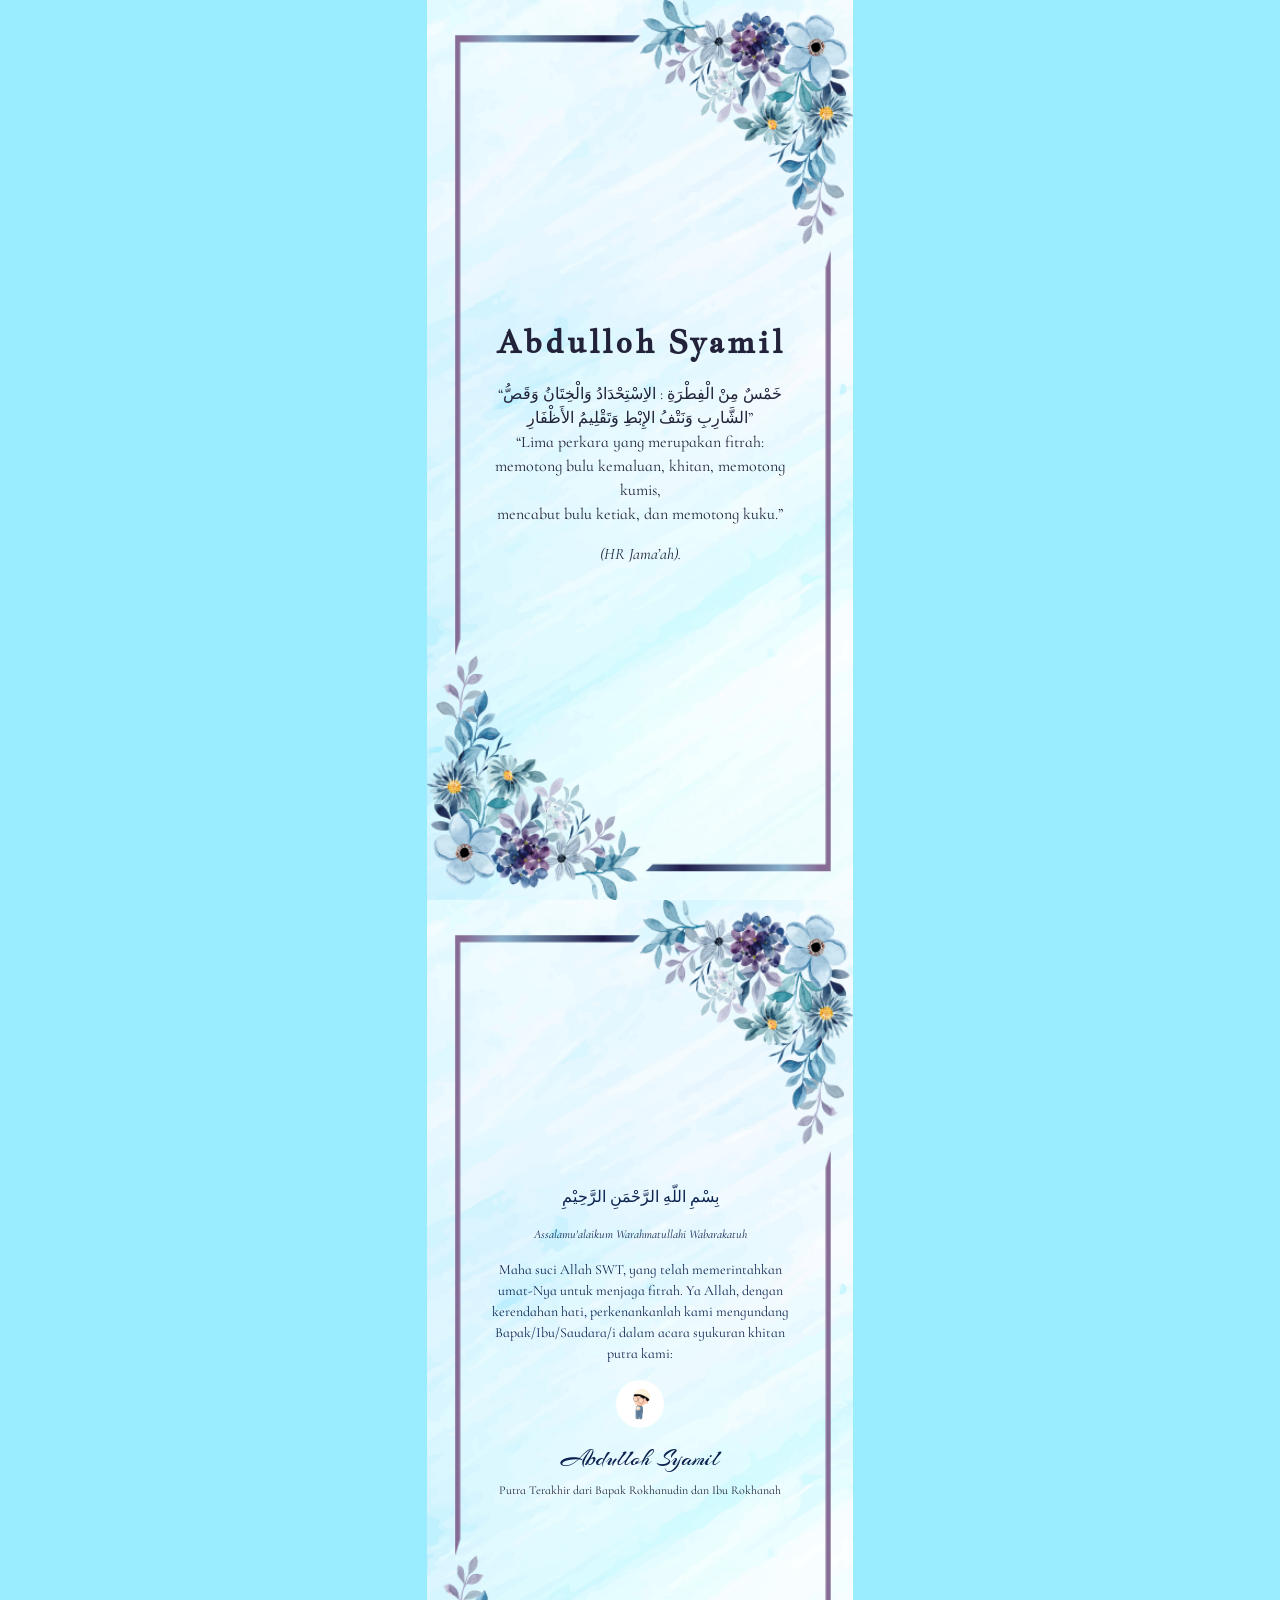
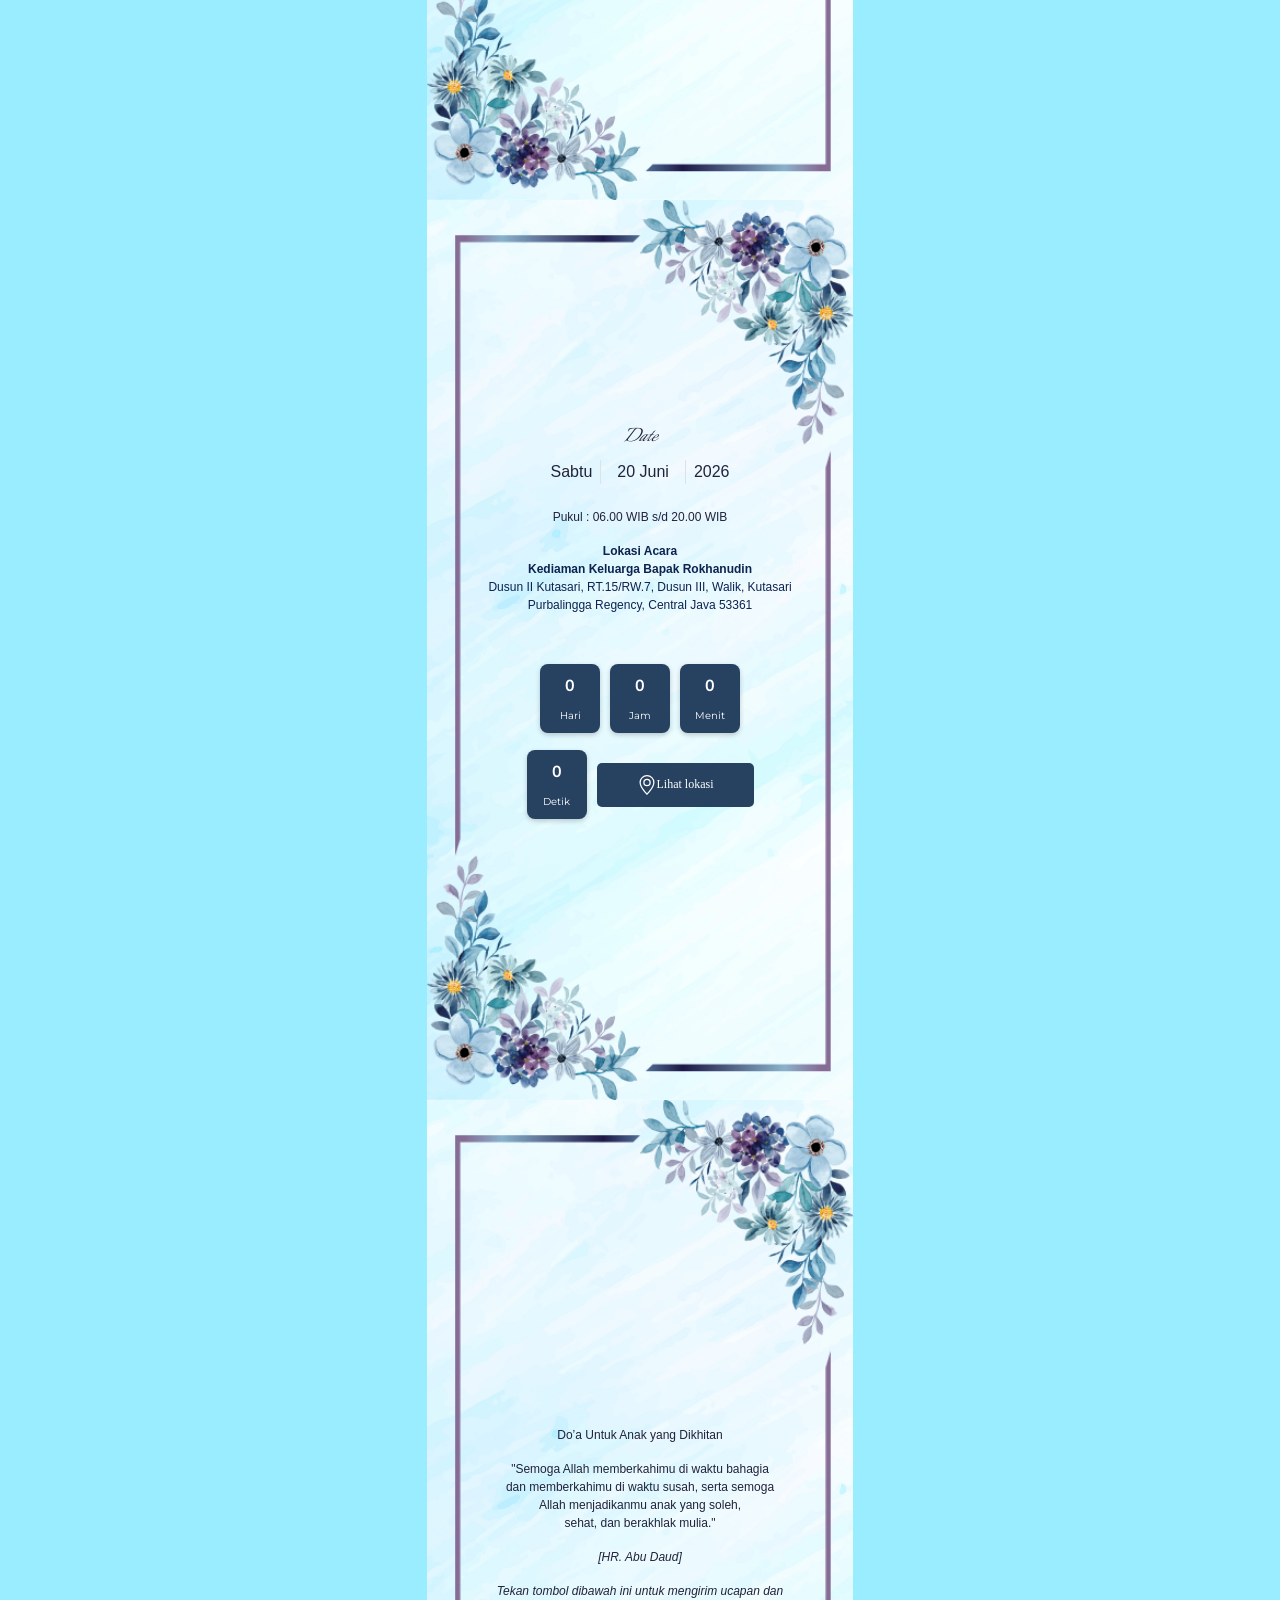
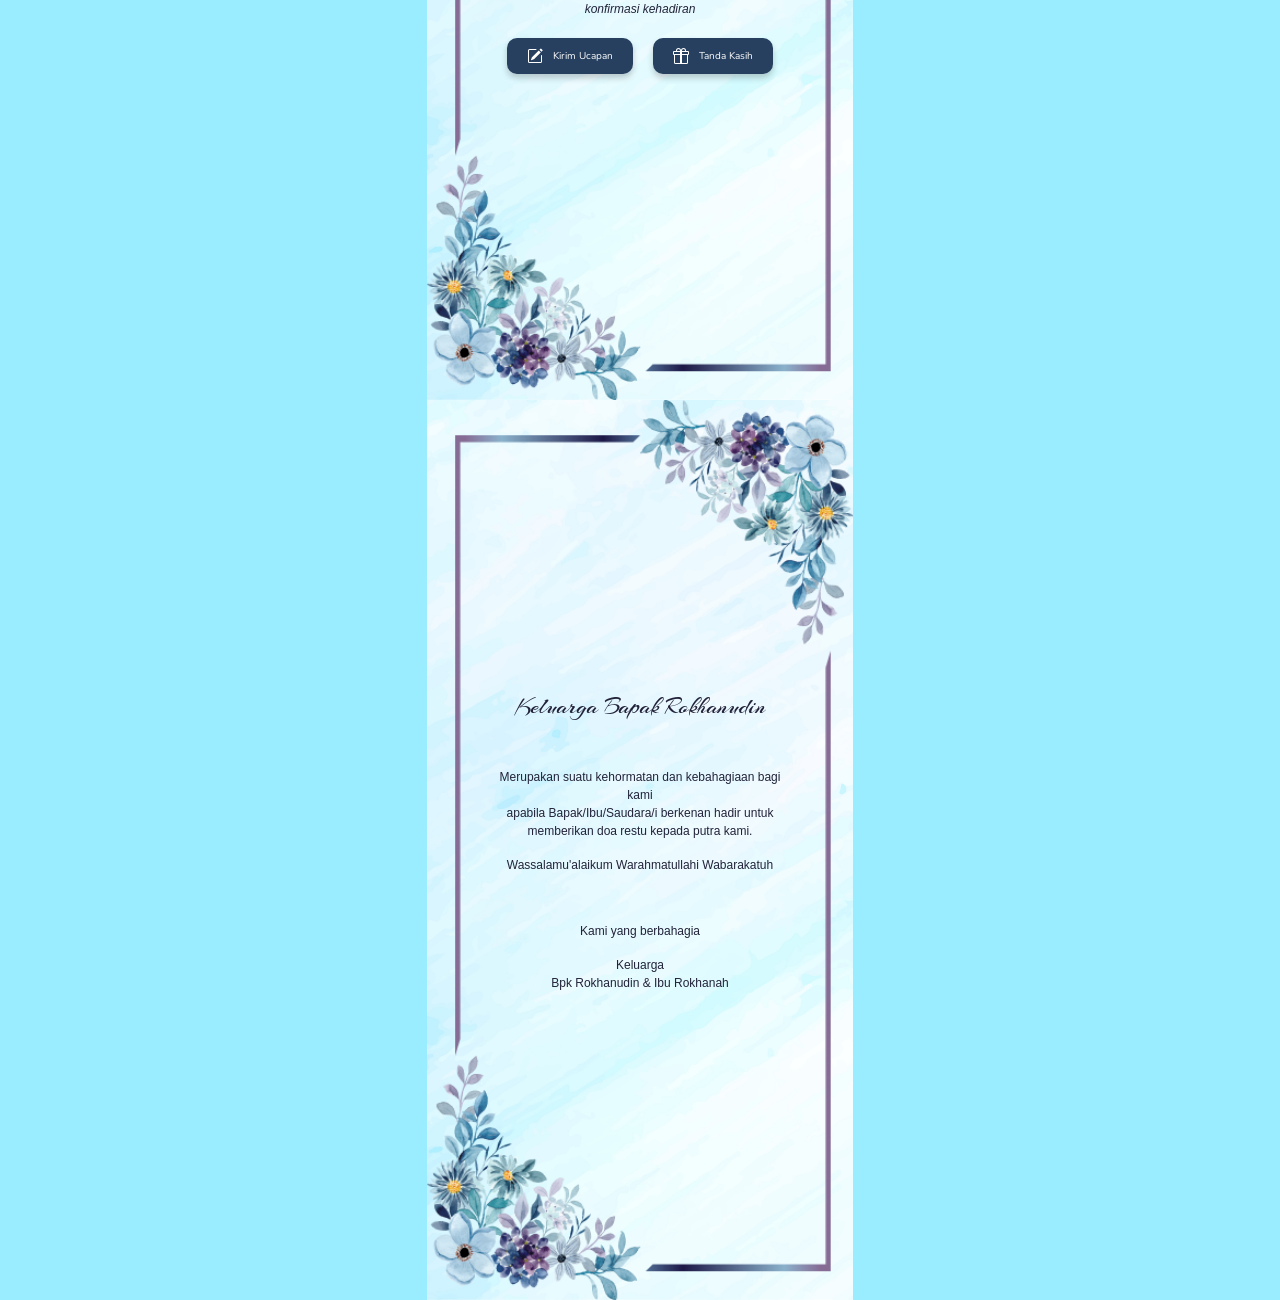
==== content/index.html @ f539ddc9 "Add files via upload" ====
<!doctype html>
<html lang="en">

<head>
    <meta charset="utf-8">
    <meta name="viewport" content="width=device-width, initial-scale=1">
    <title>Syukuran Khitan</title>
    <link href="https://cdn.jsdelivr.net/npm/bootstrap@5.3.3/dist/css/bootstrap.min.css" rel="stylesheet"
        integrity="sha384-QWTKZyjpPEjISv5WaRU9OFeRpok6YctnYmDr5pNlyT2bRjXh0JMhjY6hW+ALEwIH" crossorigin="anonymous">

    <link rel="stylesheet" href="../asset/main.css">

    <script src="https://kit.fontawesome.com/0a267e6f70.js" crossorigin="anonymous"></script>

    <link rel="stylesheet" href="https://unpkg.com/aos@next/dist/aos.css" />
</head>

<body>

    <audio hidden autoplay loop>
        <source src="../asset/nasheed.mp3" type="audio/mp3">
    </audio>

    <div class="row col-12 col-sm-12 col-md-12 col-lg-4 col-xl-4 mx-auto"
        style="background-image: url('../asset/background.jpg'); background-position: center; background-size: cover;">
        <div class="cover align-items-center justify-content-center d-flex flex-column">
            <img src="../asset/Group17.png" class="item-image-1" alt="">

            <div class="pembuka-content text-center p-5" data-aos="zoom-in-up" data-aos-duration="3000">
                <div class="custom-text mb-3" style="font-size: 2rem; font-weight: bold; letter-spacing: 3px;">
    Abdulloh Syamil
</div>

                <div class="antara">
                    <p>“خَمْسٌ مِنْ الْفِطْرَةِ : الاِسْتِحْدَادُ وَالْخِتَانُ وَقَصُّ الشَّارِبِ وَنَتْفُ الإِبْطِ وَتَقْلِيمُ الأَظْفَارِ” <br>
                        “Lima perkara yang merupakan fitrah: <br>
                        memotong bulu kemaluan, khitan, memotong kumis, <br>
                        mencabut bulu ketiak, dan memotong kuku.” <br>
                    <p><i>(HR Jama’ah).</i></p>
                </div>
            </div>
        </div>
    </div>

    <div class="row col-12 col-sm-12 col-md-12 col-lg-4 col-xl-4 mx-auto"
        style="background-image: url('../asset/background.jpg'); background-position: center; background-size: cover;">
        <div class="cover align-items-center justify-content-center d-flex flex-column">
            <img src="../asset/Group17.png" class="item-image-1" alt="">

            <div class="mempelai-content text-center p-5" data-aos="zoom-in-up" data-aos-duration="3000">
                <p class="arab">بِسْمِ اللّهِ الرَّحْمَنِ الرَّحِيْمِ</p>
                <p class="salam"><i>Assalamu'alaikum Warahmatullahi Wabarakatuh</i></p>

                <!-- TEKS DIUBAH KE LOGICA KHITAN -->
                <p class="maha">Maha suci Allah SWT, yang telah memerintahkan <br>
                    umat-Nya untuk menjaga fitrah. Ya Allah, dengan <br>
                    kerendahan hati, perkenankanlah kami mengundang <br>
                    Bapak/Ibu/Saudara/i dalam acara syukuran khitan putra kami:</p>

                <div class="d-flex justify-content-center mb-3">
                    <img src="../asset/syamil.png" class="rounded-circle px-3" width="80px"
                        alt="">
                </div>

                <div class="nama-mempelai">
                    <h3>Abdulloh Syamil</h3>
                    <p>Putra Terakhir dari Bapak Rokhanudin dan Ibu Rokhanah </p>
                </div>
                </div>
        </div>
    </div>

    <div class="row col-12 col-sm-12 col-md-12 col-lg-4 col-xl-4 mx-auto"
        style="background-image: url('../asset/background.jpg'); background-position: center; background-size: cover;">
        <div class="cover align-items-center justify-content-center d-flex flex-column">
            <img src="../asset/Group17.png" class="item-image-1" alt="">

            <div class="acara-content text-center p-5" data-aos="zoom-in-up" data-aos-duration="2000">
                <h1><i>Date</i></h1>

                <div class="taggal-pernikahan d-flex gap-3 justify-content-center mt-2 mb-4">
                    <span class="border-end px-2">Sabtu</span>
                    <span>20 Juni</span>
                    <span class="border-start px-2">2026</span>
                </div>

                <p>Pukul : 06.00 WIB s/d 20.00 WIB</p>

                <!-- TEKS LOKASI DIUBAH KE KELUARGA ANAK -->
                <p style="color: #0C234F;"><b>Lokasi Acara <br>
                        Kediaman Keluarga Bapak Rokhanudin</b> <br>
                    Dusun II Kutasari, RT.15/RW.7, Dusun III, Walik, Kutasari <br>
                     Purbalingga Regency, Central Java 53361</p>

                <div class="countdown" data-aos="fade-up" data-aos-duration="3000">
                    <div class="countdown-box">
                        <div class="number" id="days">0</div>
                        <div class="label">Hari</div>
                    </div>
                    <div class="countdown-box">
                        <div class="number" id="hours">0</div>
                        <div class="label">Jam</div>
                    </div>
                    <div class="countdown-box">
                        <div class="number" id="minutes">0</div>
                        <div class="label">Menit</div>
                    </div>
                    <div class="countdown-box">
                        <div class="number" id="seconds">0</div>
                        <div class="label">Detik</div>
                    </div>

                    <!-- Maps Link Button -->
                    <a href="https://www.google.com/maps/place/Halal+Mart+Asma+Kutasari/@-7.3564897,109.3260163,19z/data=!4m22!1m15!4m14!1m6!1m2!1s0x2e6559236a5e537f:0x121e4af4655e0191!2sRumah+Qur'an+Daarul+Mughni+Walik,+J8VG%2BCWH,+Jl.+Walik,+RT.16%2FRW.08,+Dusun+III,+Kutasari,+Kec.+Kutasari,+Kabupaten+Purbalingga,+Jawa+Tengah+53361!2m2!1d109.3273052!2d-7.3564322!1m6!1m2!1s0x2e6559c68dc7dee5:0x4698315dca904ae4!2sHalal+Mart+Asma+Kutasari,+Dusun+II+Kutasari,+RT.15%2FRW.7,+Dusun+III,+Walik,+Kutasari,+Purbalingga+Regency,+Central+Java+53361!2m2!1d109.3266461!2d-7.3565041!3m5!1s0x2e6559c68dc7dee5:0x4698315dca904ae4!8m2!3d-7.3565041!4d109.3266461!16s%2Fg%2F11sqbqhf1n?entry=ttu&g_ep=EgoyMDI2MDYwOS4wIKXMDSoASAFQAw%3D%3D"
                        target="_blank" class="open-button">
                        <svg xmlns="http://www.w3.org/2000/svg" width="20" height="20" fill="currentColor"
                            class="bi bi-geo-alt" viewBox="0 0 16 16">
                            <path
                                d="M12.166 8.94c-.524 1.062-1.234 2.12-1.96 3.07A32 32 0 0 1 8 14.58a32 32 0 0 1-2.206-2.57c-.726-.95-1.436-2.008-1.96-3.07C3.304 7.867 3 6.862 3 6a5 5 0 0 1 10 0c0 .862-.305 1.867-.834 2.94M8 16s6-5.686 6-10A6 6 0 0 0 2 6c0 4.314 6 10 6 10" />
                            <path d="M8 8a2 2 0 1 1 0-4 2 2 0 0 1 0 4m0 1a3 3 0 1 0 0-6 3 3 0 0 0 0 6" />
                        </svg>
                        Lihat lokasi
                    </a>
                </div>
            </div>
        </div>
    </div>
    <div class="row col-12 col-sm-12 col-md-12 col-lg-4 col-xl-4 mx-auto"
        style="background-image: url('../asset/background.jpg'); background-position: center; background-size: cover;">
        <div class="cover align-items-center justify-content-center d-flex flex-column">
            <img src="../asset/Group17.png" class="item-image-1" alt="">

            <div class="doa-content text-center p-5" data-aos="zoom-in-up" data-aos-duration="2000">
                <!-- TEKS DOA DIUBAH KE LOGICA KHITAN -->
                <p>Do’a Untuk Anak yang Dikhitan</p>

                <p>"Semoga Allah memberkahimu di waktu bahagia <br>
                    dan memberkahimu di waktu susah, serta semoga <br>
                    Allah menjadikanmu anak yang soleh, <br>
                    sehat, dan berakhlak mulia." </p>

                <p><i>[HR. Abu Daud]</i></p>

                <p><i>Tekan tombol dibawah ini untuk mengirim ucapan dan konfirmasi kehadiran</i></p>

                <div class="button-container">
    <!-- Tombol Kirim Ucapan (Diubah) -->
    <button class="custom-button" data-bs-toggle="modal" data-bs-target="#formUcapan">
        <svg xmlns="http://www.w3.org/2000/svg" width="16" height="16" fill="currentColor"
            class="bi bi-pencil-square" viewBox="0 0 16 16">
            <path
                d="M15.502 1.94a.5.5 0 0 1 0 .706L14.459 3.69l-2-2L13.502.646a.5.5 0 0 1 .707 0l1.293 1.293zm-1.75 2.456-2-2L4.939 9.21a.5.5 0 0 0-.121.196l-.805 2.414a.25.25 0 0 0 .316.316l2.414-.805a.5.5 0 0 0 .196-.12l6.813-6.814z" />
            <path fill-rule="evenodd"
                d="M1 13.5A1.5 1.5 0 0 0 2.5 15h11a1.5 1.5 0 0 0 1.5-1.5v-6a.5.5 0 0 0-1 0v6a.5.5 0 0 1-.5.5h-11a.5.5 0 0 1-.5-.5v-11a.5.5 0 0 1 .5-.5H9a.5.5 0 0 0 0-1H2.5A1.5 1.5 0 0 0 1 2.5z" />
        </svg> Kirim Ucapan
    </button>

     <!-- Tombol Tanda Kasih (Diubah) -->
    <button class="custom-button" data-bs-toggle="modal" data-bs-target="#formTandaKasih">
        <svg xmlns="http://www.w3.org/2000/svg" width="16" height="16" fill="currentColor"
            class="bi bi-gift" viewBox="0 0 16 16">
            <path
                d="M3 2.5a2.5 2.5 0 0 1 5 0 2.5 2.5 0 0 1 5 0v.006c0 .07 0 .27-.038.494H15a1 1 0 0 1 1 1v2a1 1 0 0 1-1 1v7.5a1.5 1.5 0 0 1-1.5 1.5h-11A1.5 1.5 0 0 1 1 14.5V7a1 1 0 0 1-1-1V4a1 1 0 0 1 1-1h2.038A3 3 0 0 1 3 2.506zm1.068.5H7v-.5a1.5 1.5 0 1 0-3 0c0 .085.002.274.045.43zM9 3h2.932l.023-.07c.043-.156.045-.345.045-.43a1.5 1.5 0 0 0-3 0zM1 4v2h6V4zm8 0v2h6V4zm5 3H9v8h4.5a.5.5 0 0 0 .5-.5zm-7 8V7H2v7.5a.5.5 0 0 0 .5.5z" />
        </svg> Tanda Kasih
    </button>
</div>

            </div>
        </div>
    </div>

    <div class="row col-12 col-sm-12 col-md-12 col-lg-4 col-xl-4 mx-auto"
        style="background-image: url('../asset/background.jpg'); background-position: center; background-size: cover;">
        <div class="cover align-items-center justify-content-center d-flex flex-column">
            <img src="../asset/Group17.png" class="item-image-1" alt="">

            <div class="close-content text-center p-5">
                <!-- TEKS PENUTUP DIUBAH -->
                <h3 data-aos="zoom-in-down" data-aos-duration="3000" class="mb-5">Keluarga Bapak Rokhanudin</h3>
                <p data-aos="zoom-in-down" data-aos-duration="3000">Merupakan suatu kehormatan dan kebahagiaan bagi kami
                    <br>
                    apabila Bapak/Ibu/Saudara/i berkenan hadir untuk <br>
                    memberikan doa restu kepada putra kami.
                </p>
                <p data-aos="zoom-in" data-aos-duration="3000">Wassalamu'alaikum Warahmatullahi Wabarakatuh </p>

                <p data-aos="zoom-in-down" data-aos-duration="3000" class="mt-5">Kami yang berbahagia</p>

                <div class="ttd row text-center mx-auto">
                    <!-- TTD DIUBAH JADI 1 KELUARGA ANAK KARENA INI KHITANAN -->
                    <div class="col-12 col-md-12" data-aos="fade-up" data-aos-duration="3000">
                        <p class="mb-0">Keluarga</p>
                        <p>Bpk Rokhanudin & Ibu Rokhanah</p>
                    </div>
                </div>
            </div>
        </div>
    </div>

    <script>
        // LOGIKA COUNTDOWN DIUBAH: Tanggal disesuaikan dengan undangan (20 Juni 2026)
        function updateCountdown() {
            const eventDate = new Date('2026-06-20T06:00:00+07:00');
            const now = new Date();
            const diff = eventDate - now;

            if (diff > 0) {
                const days = Math.floor(diff / (1000 * 60 * 60 * 24));
                const hours = Math.floor((diff % (1000 * 60 * 60 * 24)) / (1000 * 60 * 60));
                const minutes = Math.floor((diff % (1000 * 60 * 60)) / (1000 * 60));
                const seconds = Math.floor((diff % (1000 * 60)) / 1000);

                document.getElementById('days').textContent = days;
                document.getElementById('hours').textContent = hours;
                document.getElementById('minutes').textContent = minutes;
                document.getElementById('seconds').textContent = seconds;
            } else {
                // Jika waktu sudah lewat, tampilkan 0 semua
                document.getElementById('days').textContent = 0;
                document.getElementById('hours').textContent = 0;
                document.getElementById('minutes').textContent = 0;
                document.getElementById('seconds').textContent = 0;
            }
        }

        setInterval(updateCountdown, 1000);
        updateCountdown();
    </script>

    <script src="https://cdn.jsdelivr.net/npm/bootstrap@5.3.3/dist/js/bootstrap.bundle.min.js"
        integrity="sha384-YvpcrYf0tY3lHB60NNkmXc5s9fDVZLESaAA55NDzOxhy9GkcIdslK1eN7N6jIeHz"
        crossorigin="anonymous"></script>

    <script src="../asset/script.js"></script>

    <script src="https://unpkg.com/aos@next/dist/aos.js"></script>
    <script>
        AOS.init();
    </script>
<!-- Modal Form Kirim Ucapan -->
<div class="modal fade" id="formUcapan" tabindex="-1" aria-labelledby="formUcapanLabel" aria-hidden="true">
    <div class="modal-dialog modal-dialog-centered">
        <div class="modal-content" style="border-radius: 15px; border: none;">
            <div class="modal-header" style="background-color: #274161; color: white; border-top-left-radius: 15px; border-top-right-radius: 15px;">
                <h5 class="modal-title" id="formUcapanLabel" style="font-family: 'Nunito', sans-serif;">Kirim Ucapan & Doa</h5>
                <button type="button" class="btn-close btn-close-white" data-bs-dismiss="modal" aria-label="Close"></button>
            </div>
            <div class="modal-body" style="background-color: #f8f9fa;">
                <form id="ucapanForm">
                    <div class="mb-3">
                        <label for="namaTamu" class="form-label" style="font-family: 'Montserrat', sans-serif; font-size: 12px; font-weight: 600;">Nama Anda</label>
                        <input type="text" class="form-control" id="namaTamu" placeholder="Masukkan nama Anda" required style="border-radius: 8px; font-size: 14px;">
                    </div>
                    <div class="mb-3">
                        <label for="isiUcapan" class="form-label" style="font-family: 'Montserrat', sans-serif; font-size: 12px; font-weight: 600;">Ucapan & Doa</label>
                        <textarea class="form-control" id="isiUcapan" rows="4" placeholder="Tuliskan ucapan dan doa terbaik Anda..." required style="border-radius: 8px; font-size: 14px;"></textarea>
                    </div>
                    <div class="mb-3 text-center">
                        <label class="form-label" style="font-family: 'Montserrat', sans-serif; font-size: 12px; font-weight: 600;">Konfirmasi Kehadiran</label>
                        <div class="d-flex justify-content-center gap-3">
                            <div class="form-check">
                                <input class="form-check-input" type="radio" name="kehadiran" id="hadir" value="Hadir" required>
                                <label class="form-check-label" for="hadir" style="font-size: 14px;">
                                    Hadir
                                </label>
                            </div>
                            <div class="form-check">
                                <input class="form-check-input" type="radio" name="kehadiran" id="tidakHadir" value="Tidak Hadir">
                                <label class="form-check-label" for="tidakHadir" style="font-size: 14px;">
                                    Berhalangan
                                </label>
                            </div>
                        </div>
                    </div>
                </form>
            </div>
            <div class="modal-footer" style="background-color: #f8f9fa; border-bottom-left-radius: 15px; border-bottom-right-radius: 15px;">
                <button type="button" class="btn btn-secondary" data-bs-dismiss="modal" style="border-radius: 8px; font-size: 14px;">Batal</button>
                <button type="submit" form="ucapanForm" class="btn" style="background-color: #274161; color: white; border-radius: 8px; font-size: 14px;">Kirim Ucapan</button>
            </div>
        </div>
    </div>
</div>
<script>
    // Fungsi untuk menyalin nomor rekening
function copyRekening(nomorRekening) {
    navigator.clipboard.writeText(nomorRekening).then(function() {
        alert('Nomor rekening berhasil disalin: ' + nomorRekening);
    }, function(err) {
        console.error('Gagal menyalin: ', err);
    });
}
    // Script untuk menangani submit form ucapan
    document.getElementById('ucapanForm').addEventListener('submit', function(event) {
        event.preventDefault(); // Mencegah halaman reload

        // Ambil data dari form
        var nama = document.getElementById('namaTamu').value;
        var ucapan = document.getElementById('isiUcapan').value;
        var kehadiran = document.querySelector('input[name="kehadiran"]:checked').value;

        // Di sini Anda bisa menambahkan logika untuk mengirim data ke database atau WhatsApp
        console.log("Nama: " + nama + ", Ucapan: " + ucapan + ", Kehadiran: " + kehadiran);

        // Contoh: Menampilkan alert sukses
        alert("Terima kasih " + nama + "! Ucapan dan konfirmasi Anda telah diterima.");

        // Tutup modal setelah kirim
        var modal = bootstrap.Modal.getInstance(document.getElementById('formUcapan'));
        modal.hide();

        // Kosongkan form kembali
        document.getElementById('ucapanForm').reset();
    });
</script>
<!-- Modal Tanda Kasih / Amplop Digital -->
<div class="modal fade" id="formTandaKasih" tabindex="-1" aria-labelledby="formTandaKasihLabel" aria-hidden="true">
    <div class="modal-dialog modal-dialog-centered">
        <div class="modal-content" style="border-radius: 15px; border: none;">
            <div class="modal-header" style="background-color: #274161; color: white; border-top-left-radius: 15px; border-top-right-radius: 15px;">
                <h5 class="modal-title" id="formTandaKasihLabel" style="font-family: 'Nunito', sans-serif;">Tanda Kasih</h5>
                <button type="button" class="btn-close btn-close-white" data-bs-dismiss="modal" aria-label="Close"></button>
            </div>
            <div class="modal-body text-center" style="background-color: #f8f9fa;">
                
                <p style="font-family: 'Cormorant Infant', serif; font-size: 16px; color: #22233A;" class="mb-4">
                    Doa restu Anda merupakan karunia yang sangat berarti bagi kami. <br>
                    Namun jika Anda ingin memberikan tanda kasih, dapat melalui:
                </p>

                <!-- Opsi 1: QRIS (Ganti src dengan gambar QRIS Anda) -->
                <div class="mb-4">
                    <h6 style="font-family: 'Montserrat', sans-serif; font-weight: 600; font-size: 14px;">Scan QRIS</h6>
                    <img src="../asset/qris.png" alt="QRIS" style="width: 180px; height: 180px; border-radius: 10px; border: 1px solid #ddd; padding: 5px; background: white;">
                </div>

                <div class="divider mb-3">
                    <span style="background-color: #f8f9fa; padding: 0 10px; font-size: 12px; color: #888;">ATAU</span>
                    <hr style="margin-top: -12px; border-color: #ddd;">
                </div>

                <!-- Opsi 2: Transfer Bank -->
                <div class="mb-3 p-3" style="background: white; border-radius: 10px; box-shadow: 0 2px 5px rgba(0,0,0,0.05);">
                    <div class="d-flex justify-content-between align-items-center">
                        <div class="text-start">
                            <img src="https://upload.wikimedia.org/wikipedia/commons/5/59/BRI_2025.svg" alt="BRI" style="width: 60px; margin-bottom: 5px;">
                            <p class="mb-0" style="font-size: 13px; font-weight: bold; color: #22233A;">681901016337501</p>
                            <p class="mb-0" style="font-size: 11px; color: #888;">a.n Hasna Muflihah</p>
                        </div>
                        <button class="btn btn-sm" onclick="copyRekening('681901016337501')" style="background-color: #274161; color: white; border-radius: 6px; font-size: 10px;">
                            <i class="fa-regular fa-copy"></i> Salin
                        </button>
                    </div>
                </div>

            </div>
            <div class="modal-footer d-flex justify-content-center" style="background-color: #f8f9fa; border-bottom-left-radius: 15px; border-bottom-right-radius: 15px;">
                <p style="font-size: 11px; color: #888; margin: 0;">Kirim kado fisik ke: Dusun II Kutasari, RT.15/RW.7</p>
            </div>
        </div>
    </div>
</div>
</body>

</html>
---- asset/main.css ----
@import url('https://fonts.googleapis.com/css2?family=Arizonia&family=Cormorant+Infant:ital,wght@0,300;0,400;0,500;0,600;0,700;1,300;1,400;1,500;1,600;1,700&family=DM+Serif+Display:ital@0;1&family=Italianno&family=Jacques+Francois&family=Marck+Script&family=Montserrat:ital,wght@0,100..900;1,100..900&family=Nunito:ital,wght@0,200..1000;1,200..1000&family=Playfair+Display:ital,wght@0,400..900;1,400..900&display=swap');

body {
    background-color: #99edfe;
    color: #22233A;
    font-family: "Poppins", sans-serif;
    overflow: auto;
    scroll-behavior: smooth;
    font-size: 12px;
}

body::-webkit-scrollbar {
    display: none;
    /* Untuk Chrome, Safari, dan Edge */
}

a {
    text-decoration: none;
}

li {
    list-style-type: none;
}

.cover {
    height: 100vh;
    position: relative;
    overflow: hidden;
}

.cover .item-image-1 {
    position: absolute;
    top: 50%;
    left: 50%;
    width: 100%;
    height: 100vh;
    transform: translate(-50%, -50%);
}

.custom-text {
    font-family: "Jacques Francois", serif;
    display: flex;
    align-items: flex-end;
    justify-content: center;
}

.custom-text .letter-h {
    font-size: 5rem;
    /* Large size for 'H' */
    line-height: 1;
    color: #0D3F6B;
}

.custom-text .letter-r {
    font-size: 3.5rem;
    /* Smaller size for 'R' */
    line-height: 1;
    color: #0D3F6B;
}

.antara {
    font-size: 16px;
    font-family: "Cormorant Infant", serif;
    color: #22233A;
}

.cover-content {
    z-index: 10;
}

.cover-content p {
    font-family: "Cormorant Infant", serif;
    font-size: 1rem;
    color: #22233A;
}

.cover-content h3 {
    font-family: "DM Serif Display", serif;
    font-size: 1.3rem;
    color: #0D3F6B;
}

.cover-content a {
    background-color: #274161;
    color: white;
    font-size: 14px;
}

/* Pembuka */
.tentang-content p {
    font-family: "Cormorant Infant", serif;
    font-size: 1rem;
}

/* mempelai */
.mempelai-content p {
    font-family: "Cormorant Infant", serif;
}

.arab {
    font-size: 16px;
    color: #0C234F;
    font-family: "Nunito", sans-serif;

}

.salam {
    font-size: 12px;
    color: #0C234F;
    font-family: "Cormorant Infant", serif;
}

.maha{
    font-size: 14px;
    color: #0C234F;
    font-family: "Cormorant Infant", serif;
}

.nama-mempelai h3 {
    color: #0C234F;
    font-size: 24px;
    font-family: "Arizonia", cursive;
}

/* .mempelai-content h3 {
    font-family: "Arizonia", cursive;
    font-size: 1.2rem;
} */

.mempelai-content h4 {
    color: #0C234F;
    font-family: "Arizonia", cursive;
    font-size: 1.5rem;
}

.countdown {
    display: flex;
    justify-content: center;
    align-items: center;
    gap: 10px;
    padding: 20px;
    flex-wrap: wrap;
    margin: 30px auto;
    max-width: 100%;
}

.countdown-box {
    background-color: #274161;
    color: white;
    padding: 10px;
    border-radius: 8px;
    min-width: 60px;
    box-shadow: 0 2px 5px rgba(0, 0, 0, 0.2);
    display: flex;
    flex-direction: column;
    align-items: center;
    justify-content: center;
}

.number {
    font-size: 16px;
    font-family: "Nunito", sans-serif;
    font-weight: bold;
    margin-bottom: 5px;
}

.label {
    font-family: "Montserrat", sans-serif;
    font-size: 10px;
    margin-top: 5px;
}

/* Button Styles */
.open-button {
    position: relative;
    display: flex;
    font-family: "EB Garamond", serif;
    background-color: #274161;
    color: white;
    padding: 12px 40px;
    border-radius: 5px;
    text-decoration: none;
    transition: all 0.3s ease;
    border: none;
    margin: 20px 0;
}

.open-button:hover {
    background-color: #274161d9;
    transform: translateY(-2px);
    box-shadow: 0 4px 8px rgba(0, 0, 0, 0.2);
    color: white;
}

.button-container {
    display: flex;
    gap: 20px;
    justify-content: center;
    margin-top: 20px;
}

.custom-button {
    background-color: #274060;
    /* Warna biru tua */
    color: white;
    border: none;
    border-radius: 10px;
    /* Rounded edges */
    padding: 10px 20px;
    font-family: 'Nunito', sans-serif;
    font-size: 10px;
    display: flex;
    align-items: center;
    gap: 10px;
    cursor: pointer;
    box-shadow: 0 4px 6px rgba(0, 0, 0, 0.2);
    transition: transform 0.2s, box-shadow 0.2s;
}

.custom-button i.icon {
    font-size: 18px;
    /* Icon size */
}

.custom-button:hover {
    transform: translateY(-2px);
    box-shadow: 0 6px 10px rgba(0, 0, 0, 0.3);
}

.custom-button:active {
    transform: translateY(0);
    box-shadow: 0 2px 4px rgba(0, 0, 0, 0.2);
}


.gallery-container {
    width: 80%;
    margin: 0 auto;
    text-align: center;
    padding: 20px;
    background: url('../asset/img/background.jpg') center/cover no-repeat;
}

.gallery-header h1 {
    font-size: 30px;
    color: #333;
    margin-bottom: 20px;
    font-family: 'Georgia', serif;
}

.gallery-grid {
    display: grid;
    justify-content: center;
    align-items: center;
    grid-template-columns: repeat(2, 1fr);
    gap: 15px;
    margin-bottom: 55px;
}

.gallery-item1 {
    width: 165px;
    height: 166px;
    padding-bottom: 100%;
    left: 20px;
    background-color: #D9D9D9;
    position: relative;
}

.gallery-item4 {
    width: 165px;
    height: 166px;
    right: 20px;
    padding-bottom: 100%;
    background-color: #D9D9D9;
    position: relative;
}

.gallery-item2 {
    width: 120px;
    height: 166px;
    padding-bottom: 100%;
    left: 25px;
    background-color: #D9D9D9;
    position: relative;
}

.gallery-item3 {
    width: 120px;
    height: 166px;
    left: 20px;
    padding-bottom: 100%;
    background-color: #D9D9D9;
    position: relative;
}

.gallery-item::before {
    content: '';
    position: absolute;
    top: 0;
    right: 0;
    bottom: 0;
    left: 0;
    background: #d9d9d9bf;
    border-radius: 10px;
}

/* acara */
.acara-content h1 {
    font-family: "Italianno", cursive;
    font-size: 1.5rem;
}

p.tanggal-acara {
    color: #FFC147;
    font-size: 1rem;
}

p.jam-acara {
    font-size: 1rem;
}

.taggal-pernikahan span {
    font-size: 1rem;
}

.acara-content a.btn-lokasi {
    background-color: #274161;
    color: white;
    font-size: 12px;
}

a.btn-lokasi i {
    font-size: 12px;
}


/* close content */
.close-content h3 {
    font-family: "Arizonia", cursive;
    font-size: 1.5rem;
}

@media screen and (max-width: 720px) {
    body {
        font-size: 10px;
        /* Sesuaikan ukuran font */
    }

    .cover .item-image-1 {
        height: auto;
        /* Atur ulang jika diperlukan */
    }

    .antara {
        font-size: 14px;
        /* Sesuaikan ukuran teks */
    }

    .nama-mempelai h3 {
        font-size: 20px;
    }

    .countdown-box {
        min-width: 50px;
        /* Kurangi lebar */
        padding: 8px;
    }

    .button-container {
        gap: 10px;
    }

    .acara-content h3 {
        font-size: 1.2rem;
        /* Sesuaikan */
    }

    .gallery-item1 {
        width: 150px;
        height: 166px;
    }

    .gallery-item4 {
        width: 150px;
        height: 166px;
        right: 15px;
    }

    .gallery-item2 {
        width: 110px;
        height: 166px;
    }

    .gallery-item3 {
        width: 110px;
        height: 166px;
    }
}


@media screen and (max-width: 1024px) {
    body {
        font-size: 12px;
        /* Ukuran font yang sedikit lebih besar */
    }

    .cover {
        height: 100vh;
    }

    .cover .item-image-1 {
        width: 100%;
        height: 100%;
    }

    .countdown-box {
        min-width: 55px;
        padding: 9px;
    }

    .open-button {
        position: absolute;
        margin-top: 50%;
        padding: 11px 35px;
    }

    .custom-button {
        font-size: 9px;
        padding: 9px 18px;
    }
}
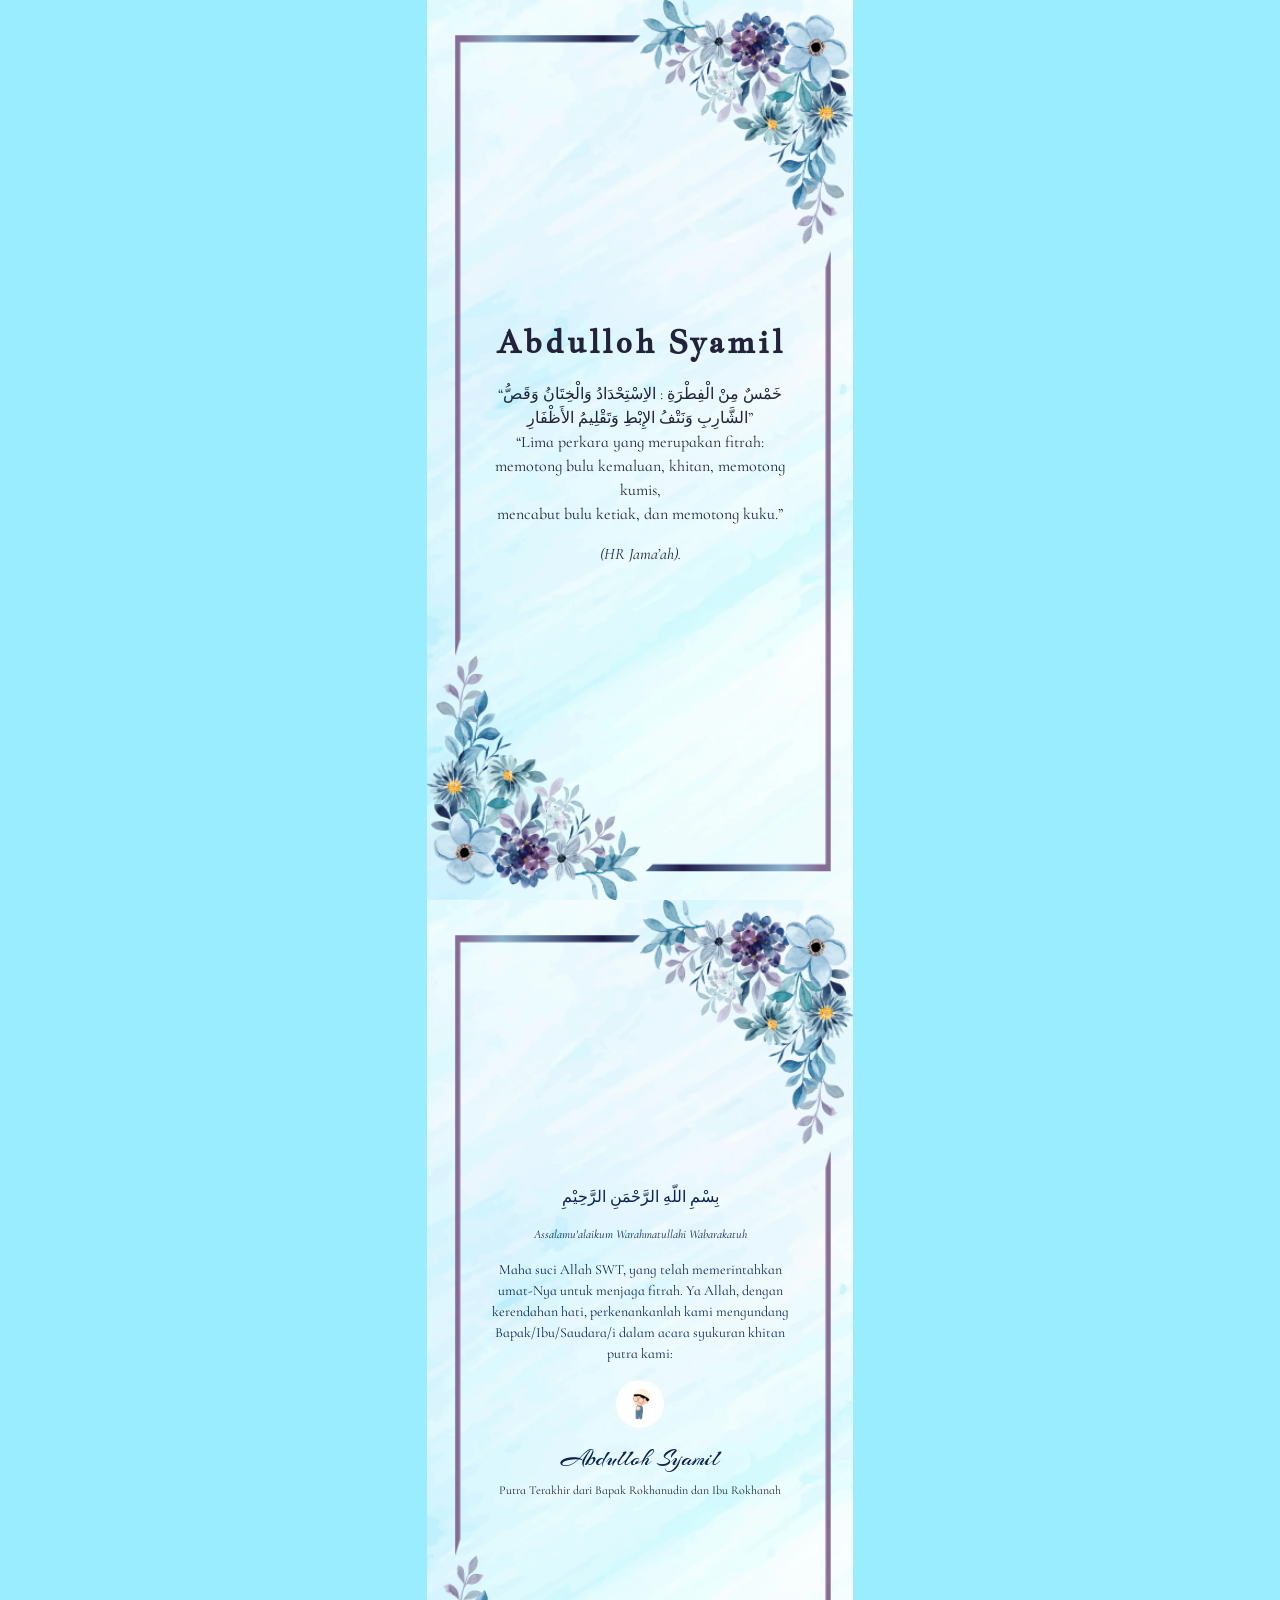
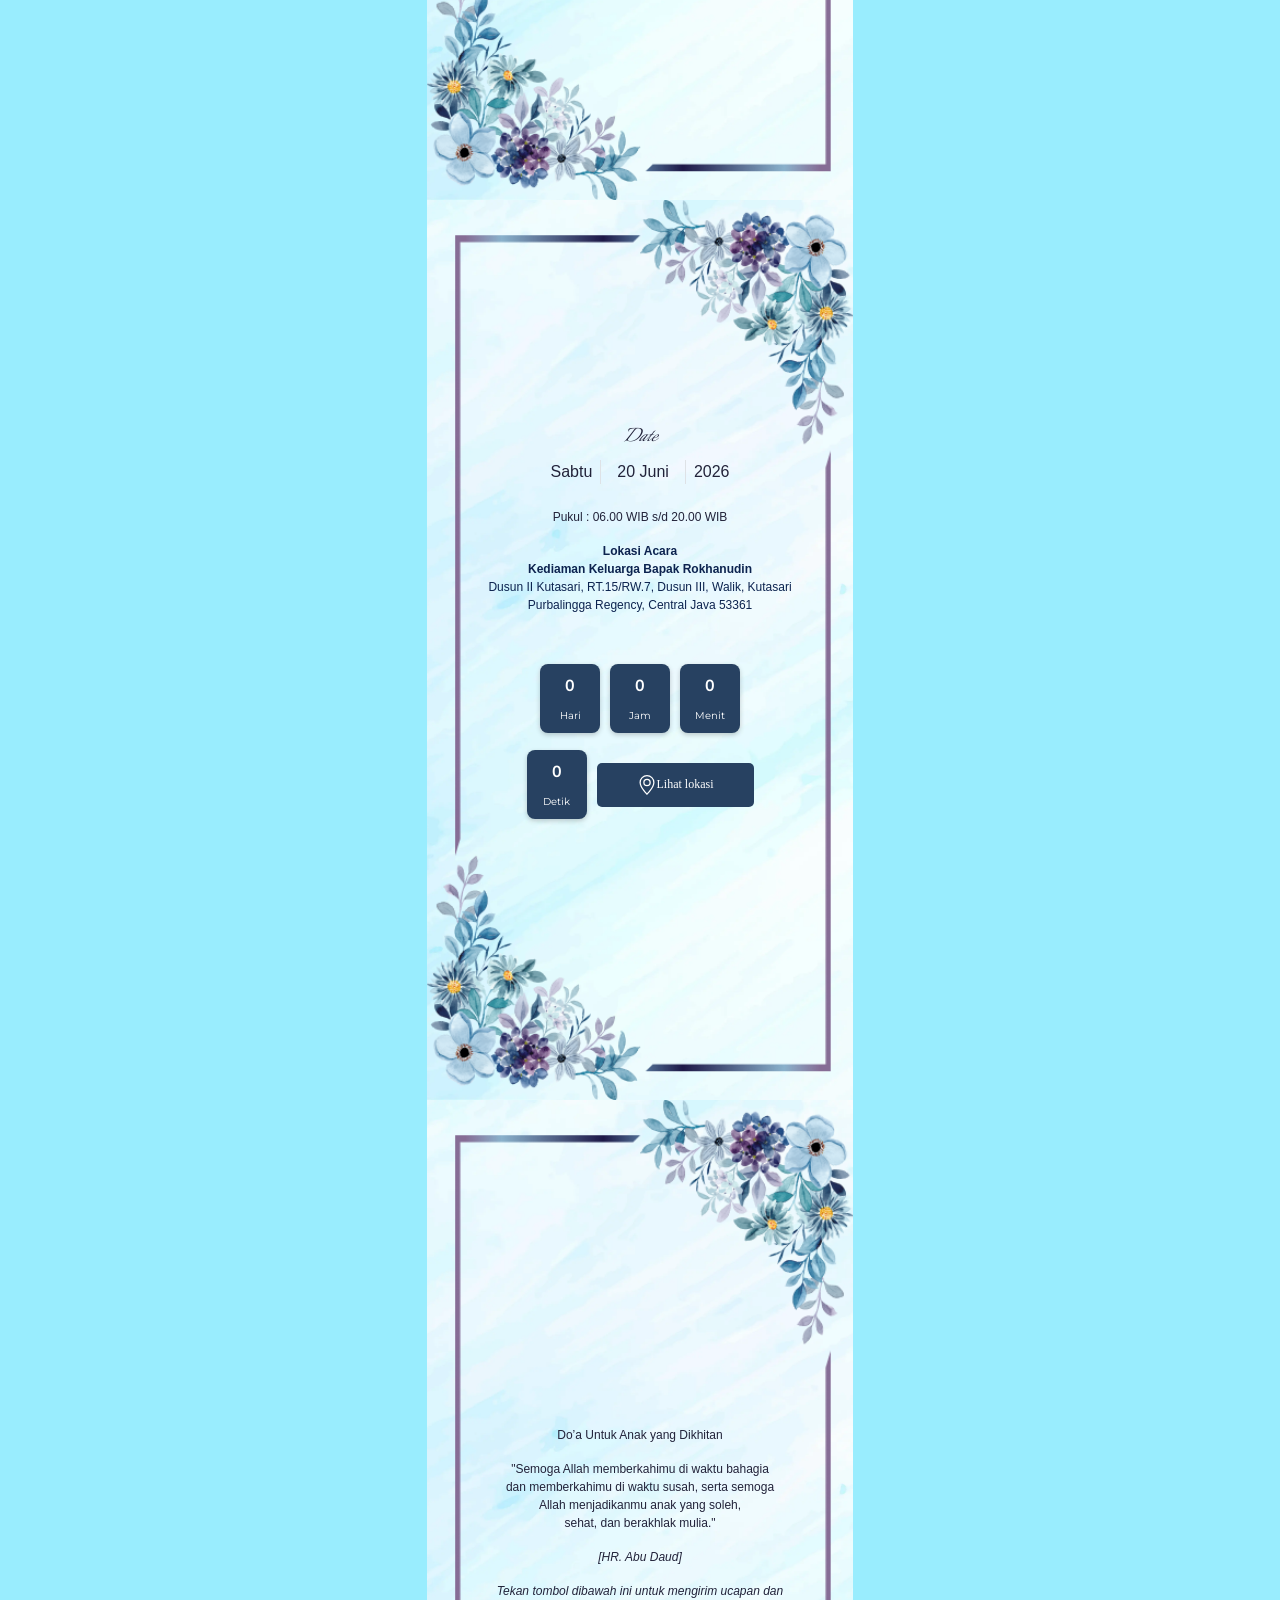
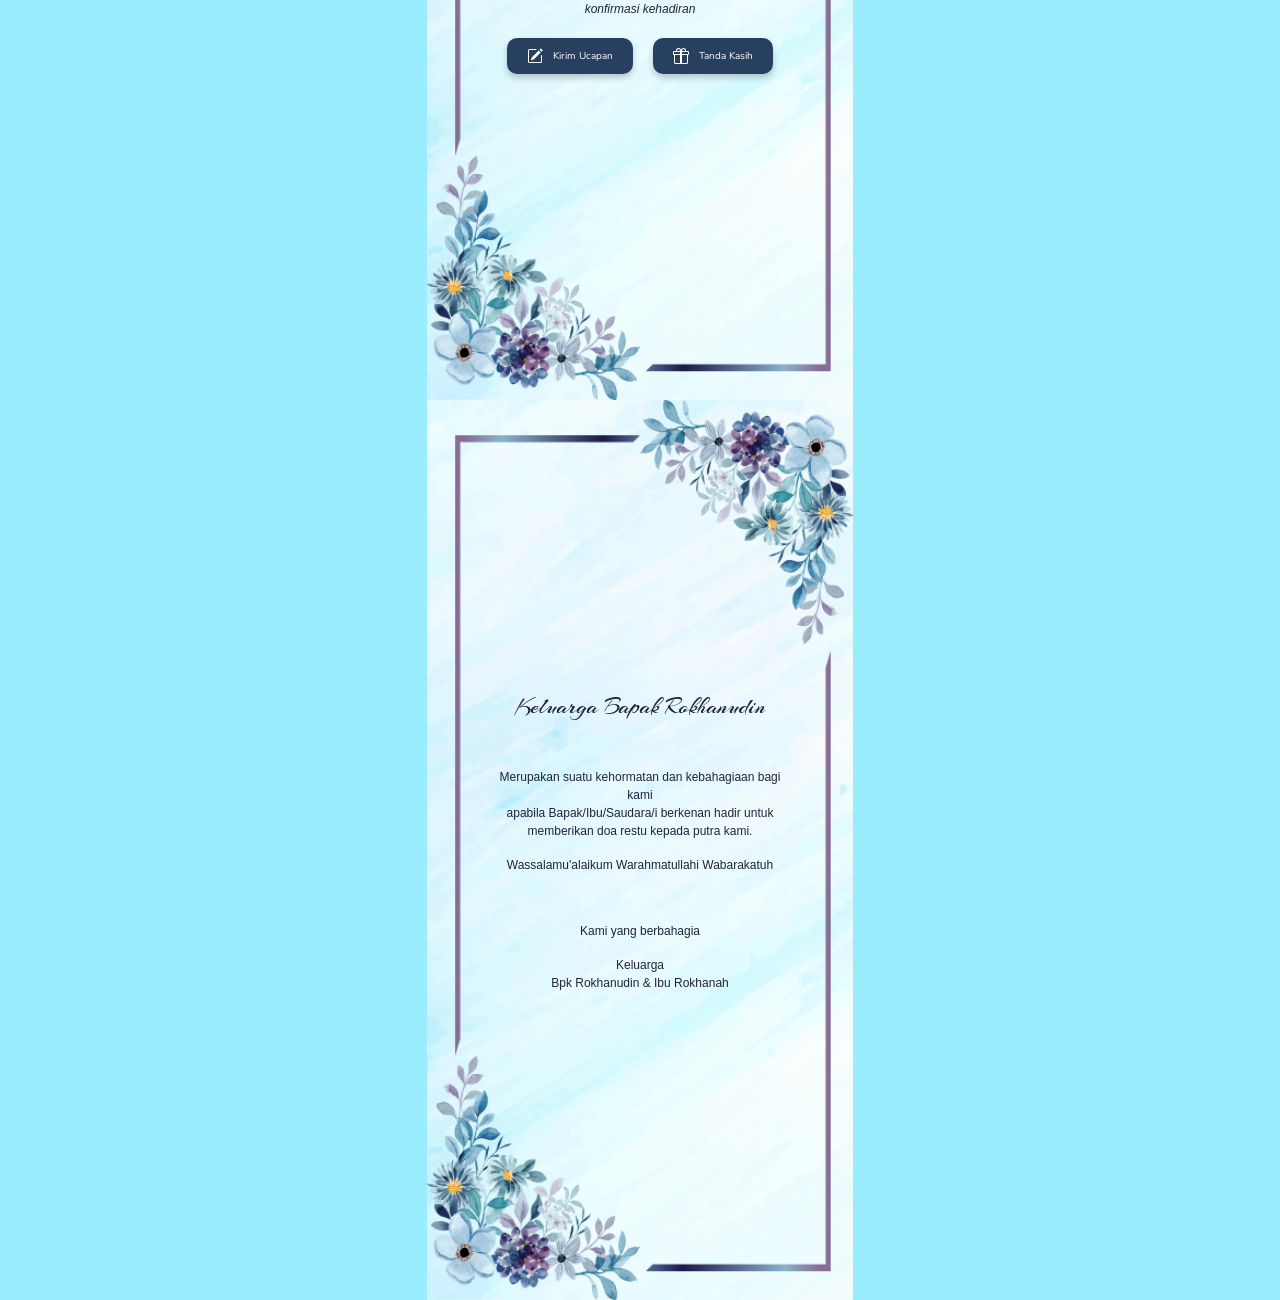
==== commit a3ba2390: "Update index.html" ====
--- a/content/index.html
+++ b/content/index.html
@@ -22,7 +22,7 @@
     </audio>
 
     <div class="row col-12 col-sm-12 col-md-12 col-lg-4 col-xl-4 mx-auto"
-        style="background-image: url('../asset/background.jpg'); background-position: center; background-size: cover;">
+        style="background-image: url('../asset/background.webp'); background-position: center; background-size: cover;">
         <div class="cover align-items-center justify-content-center d-flex flex-column">
             <img src="../asset/Group17.png" class="item-image-1" alt="">
 
@@ -43,7 +43,7 @@
     </div>
 
     <div class="row col-12 col-sm-12 col-md-12 col-lg-4 col-xl-4 mx-auto"
-        style="background-image: url('../asset/background.jpg'); background-position: center; background-size: cover;">
+        style="background-image: url('../asset/background.webp'); background-position: center; background-size: cover;">
         <div class="cover align-items-center justify-content-center d-flex flex-column">
             <img src="../asset/Group17.png" class="item-image-1" alt="">
 
@@ -71,7 +71,7 @@
     </div>
 
     <div class="row col-12 col-sm-12 col-md-12 col-lg-4 col-xl-4 mx-auto"
-        style="background-image: url('../asset/background.jpg'); background-position: center; background-size: cover;">
+        style="background-image: url('../asset/background.webp'); background-position: center; background-size: cover;">
         <div class="cover align-items-center justify-content-center d-flex flex-column">
             <img src="../asset/Group17.png" class="item-image-1" alt="">
 
@@ -126,7 +126,7 @@
         </div>
     </div>
     <div class="row col-12 col-sm-12 col-md-12 col-lg-4 col-xl-4 mx-auto"
-        style="background-image: url('../asset/background.jpg'); background-position: center; background-size: cover;">
+        style="background-image: url('../asset/background.webp'); background-position: center; background-size: cover;">
         <div class="cover align-items-center justify-content-center d-flex flex-column">
             <img src="../asset/Group17.png" class="item-image-1" alt="">
 
@@ -170,7 +170,7 @@
     </div>
 
     <div class="row col-12 col-sm-12 col-md-12 col-lg-4 col-xl-4 mx-auto"
-        style="background-image: url('../asset/background.jpg'); background-position: center; background-size: cover;">
+        style="background-image: url('../asset/background.webp'); background-position: center; background-size: cover;">
         <div class="cover align-items-center justify-content-center d-flex flex-column">
             <img src="../asset/Group17.png" class="item-image-1" alt="">
 
@@ -331,7 +331,7 @@
                 <!-- Opsi 1: QRIS (Ganti src dengan gambar QRIS Anda) -->
                 <div class="mb-4">
                     <h6 style="font-family: 'Montserrat', sans-serif; font-weight: 600; font-size: 14px;">Scan QRIS</h6>
-                    <img src="../asset/qris.png" alt="QRIS" style="width: 180px; height: 180px; border-radius: 10px; border: 1px solid #ddd; padding: 5px; background: white;">
+                    <img src="../asset/qris2.jpeg" alt="QRIS" style="width: 180px; height: 180px; border-radius: 10px; border: 1px solid #ddd; padding: 5px; background: white;">
                 </div>
 
                 <div class="divider mb-3">
@@ -362,4 +362,4 @@
 </div>
 </body>
 
-</html>+</html>
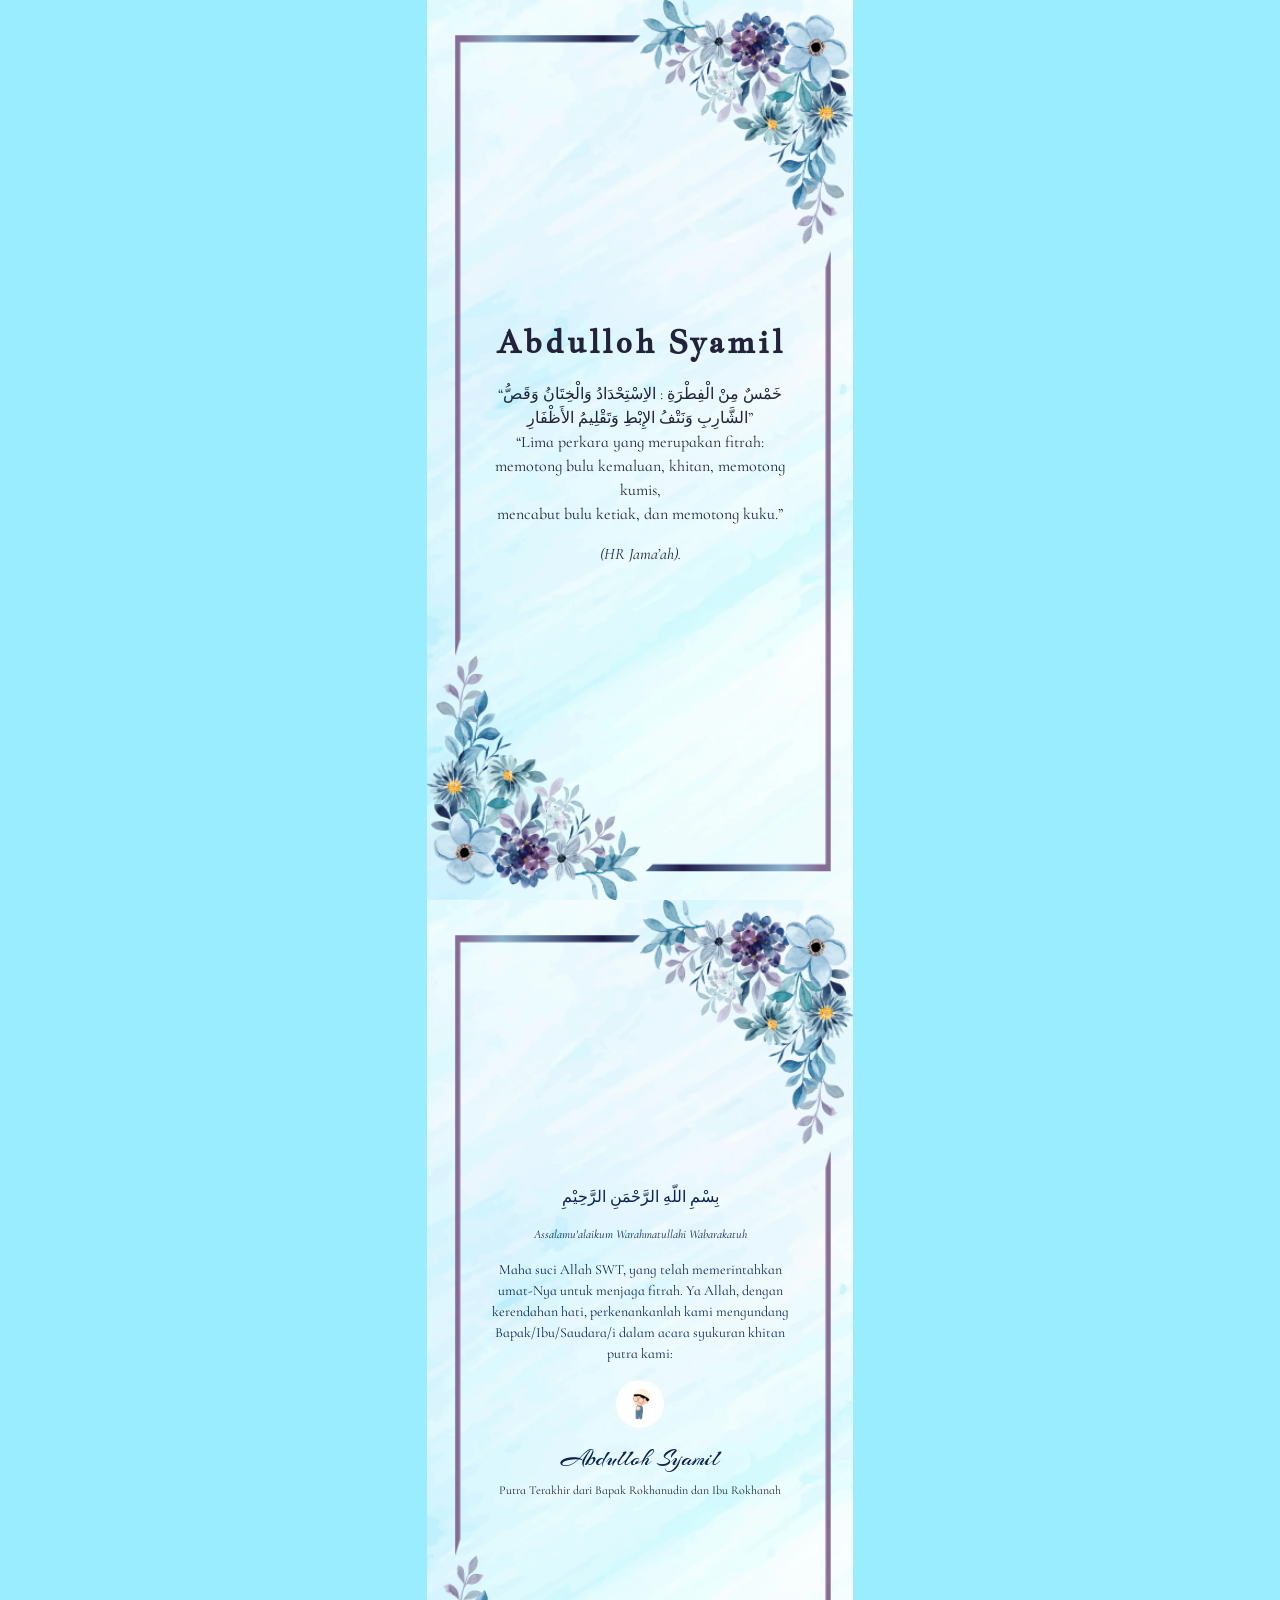
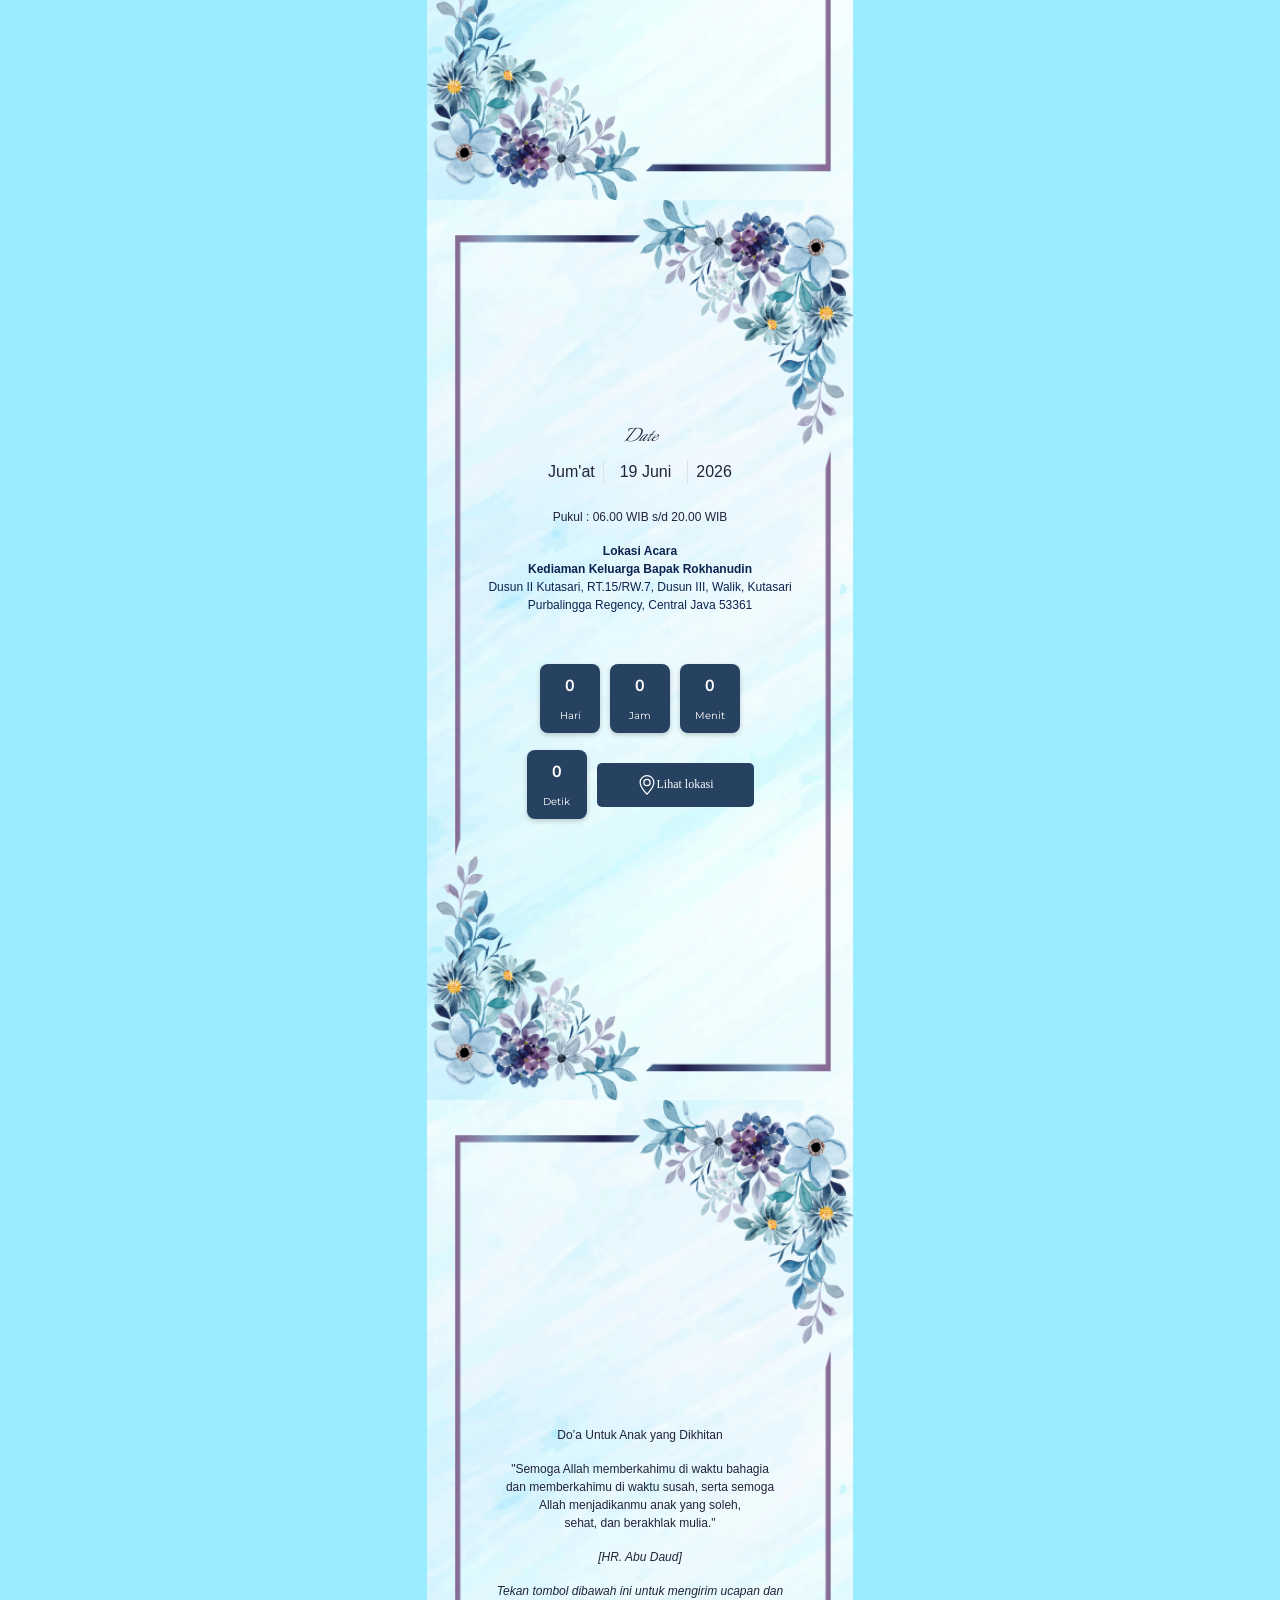
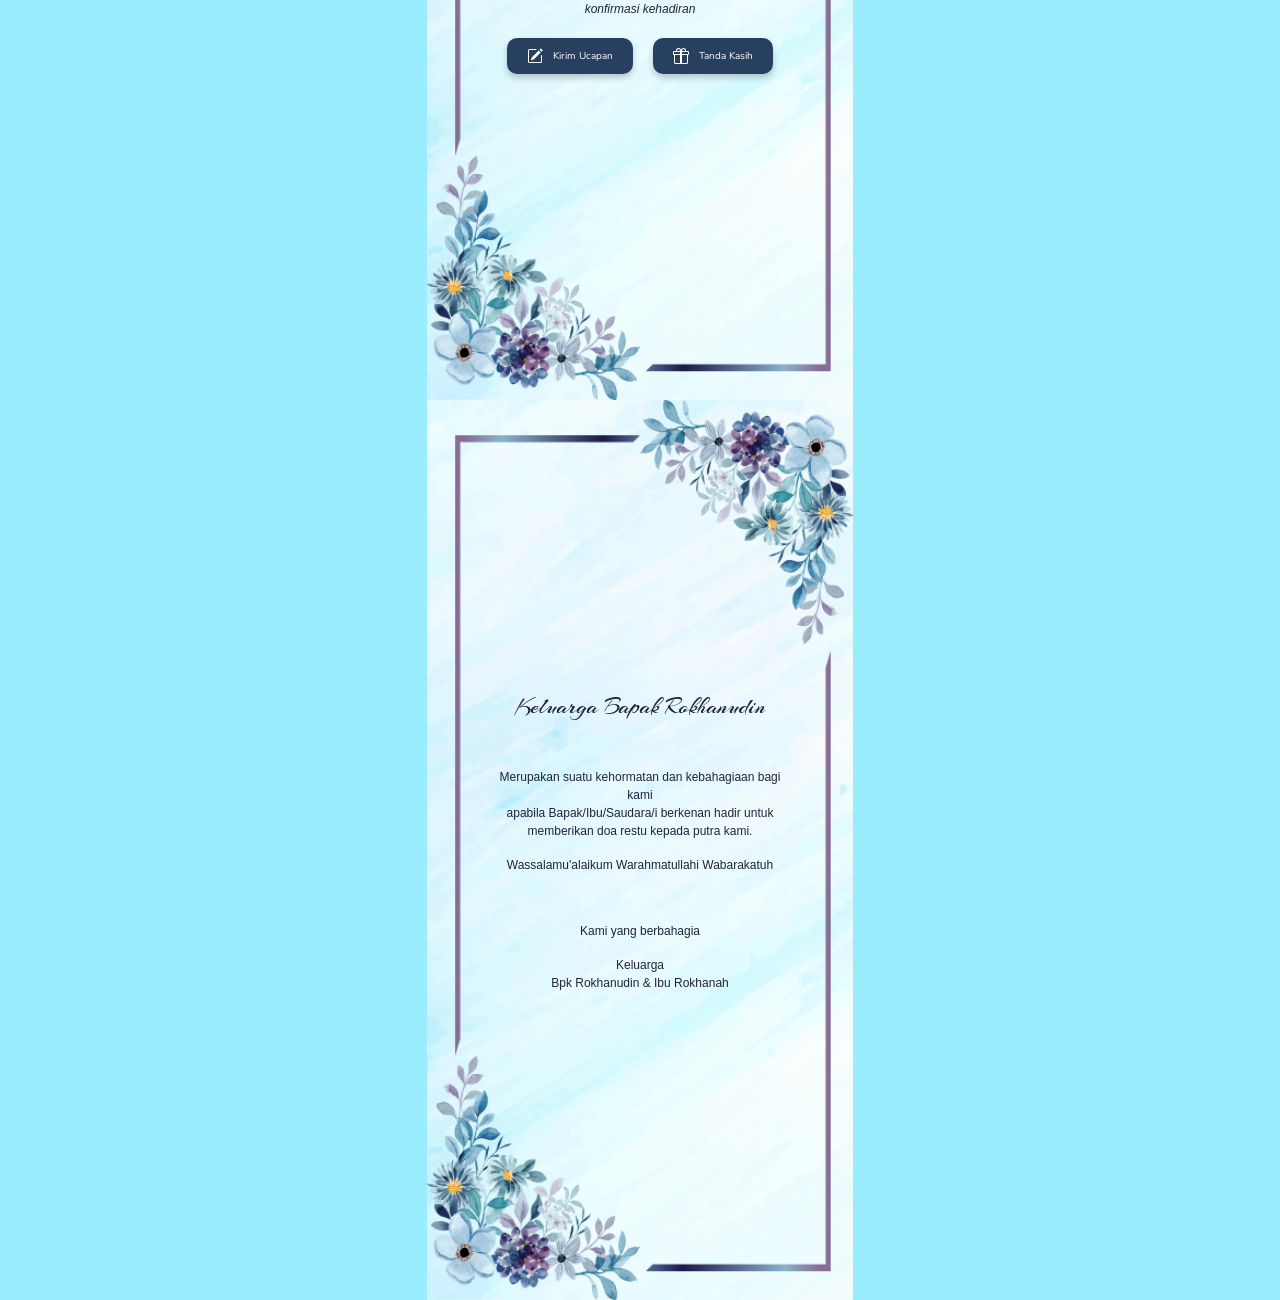
==== commit 70ee7f07: "Update index.html" ====
--- a/content/index.html
+++ b/content/index.html
@@ -79,8 +79,8 @@
                 <h1><i>Date</i></h1>
 
                 <div class="taggal-pernikahan d-flex gap-3 justify-content-center mt-2 mb-4">
-                    <span class="border-end px-2">Sabtu</span>
-                    <span>20 Juni</span>
+                    <span class="border-end px-2">Jum'at</span>
+                    <span>19 Juni</span>
                     <span class="border-start px-2">2026</span>
                 </div>
 
@@ -200,7 +200,7 @@
     <script>
         // LOGIKA COUNTDOWN DIUBAH: Tanggal disesuaikan dengan undangan (20 Juni 2026)
         function updateCountdown() {
-            const eventDate = new Date('2026-06-20T06:00:00+07:00');
+            const eventDate = new Date('2026-06-19T06:00:00+07:00');
             const now = new Date();
             const diff = eventDate - now;
 
